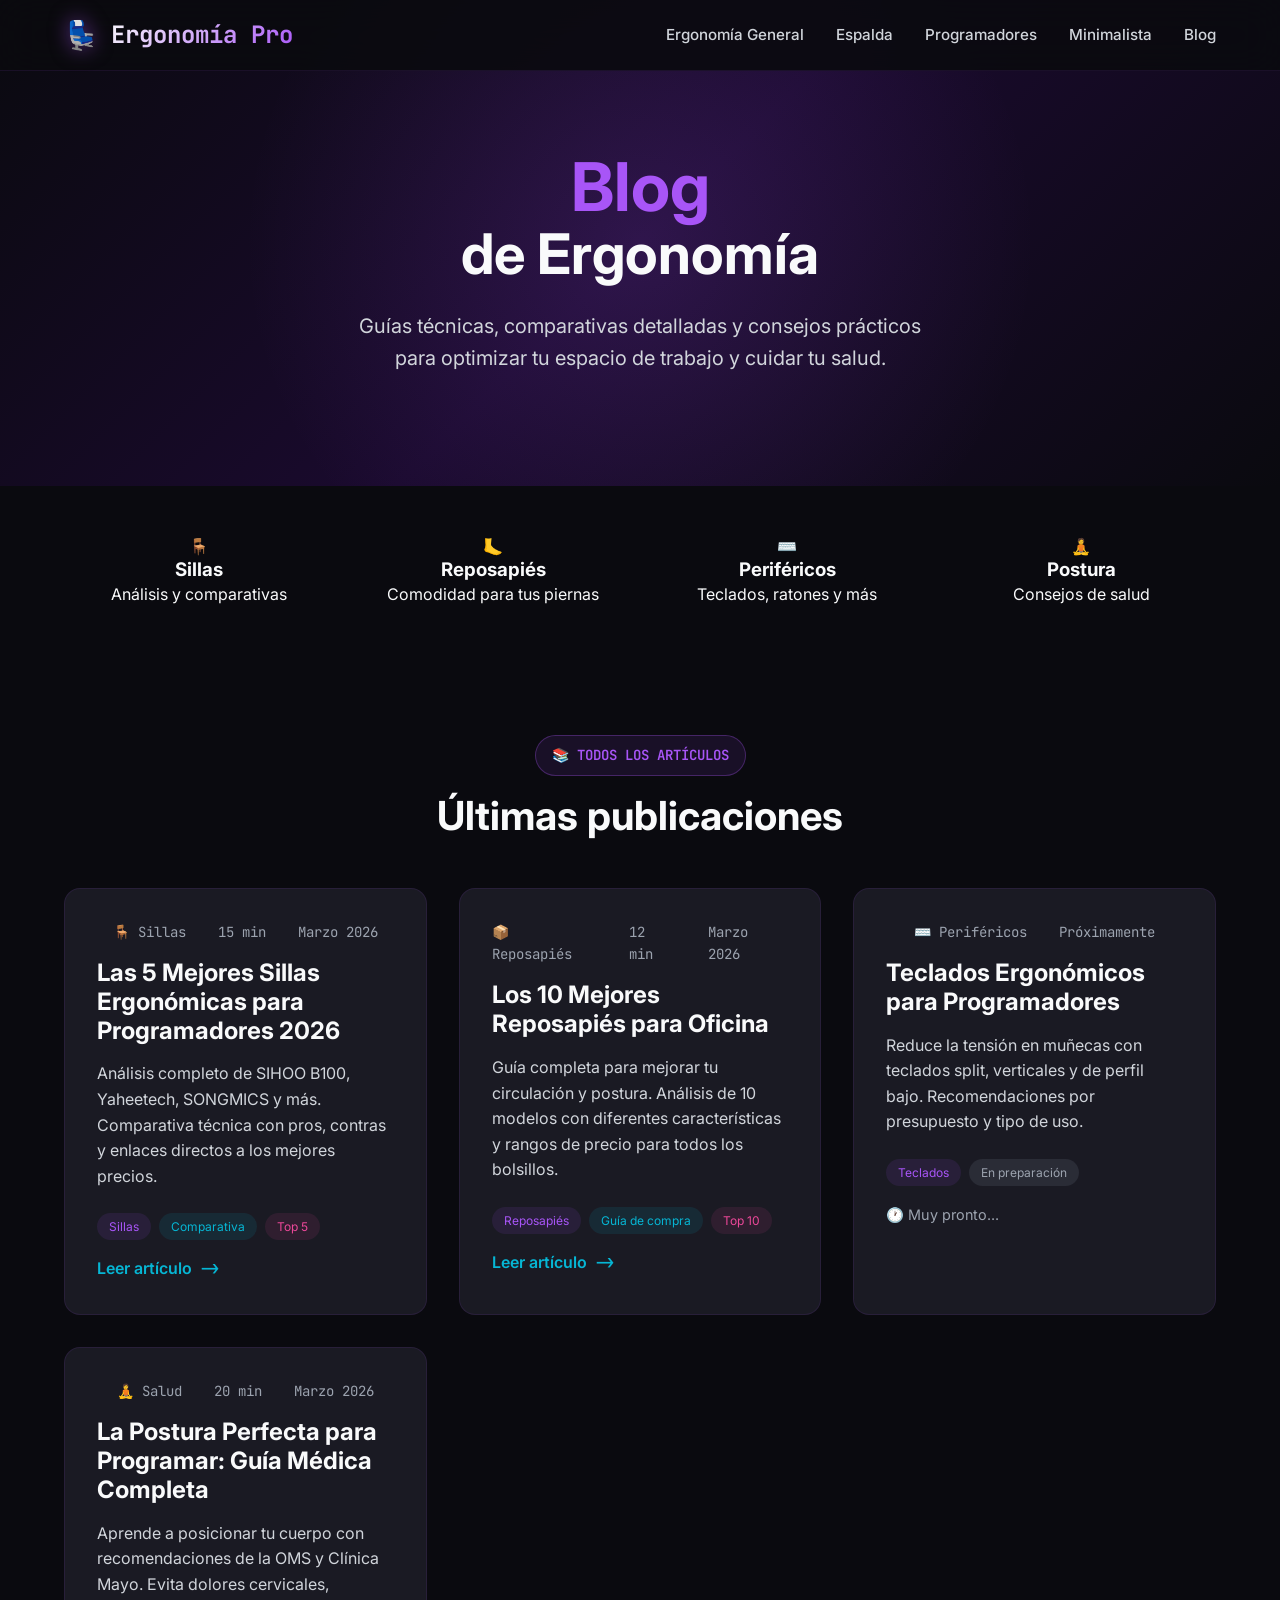
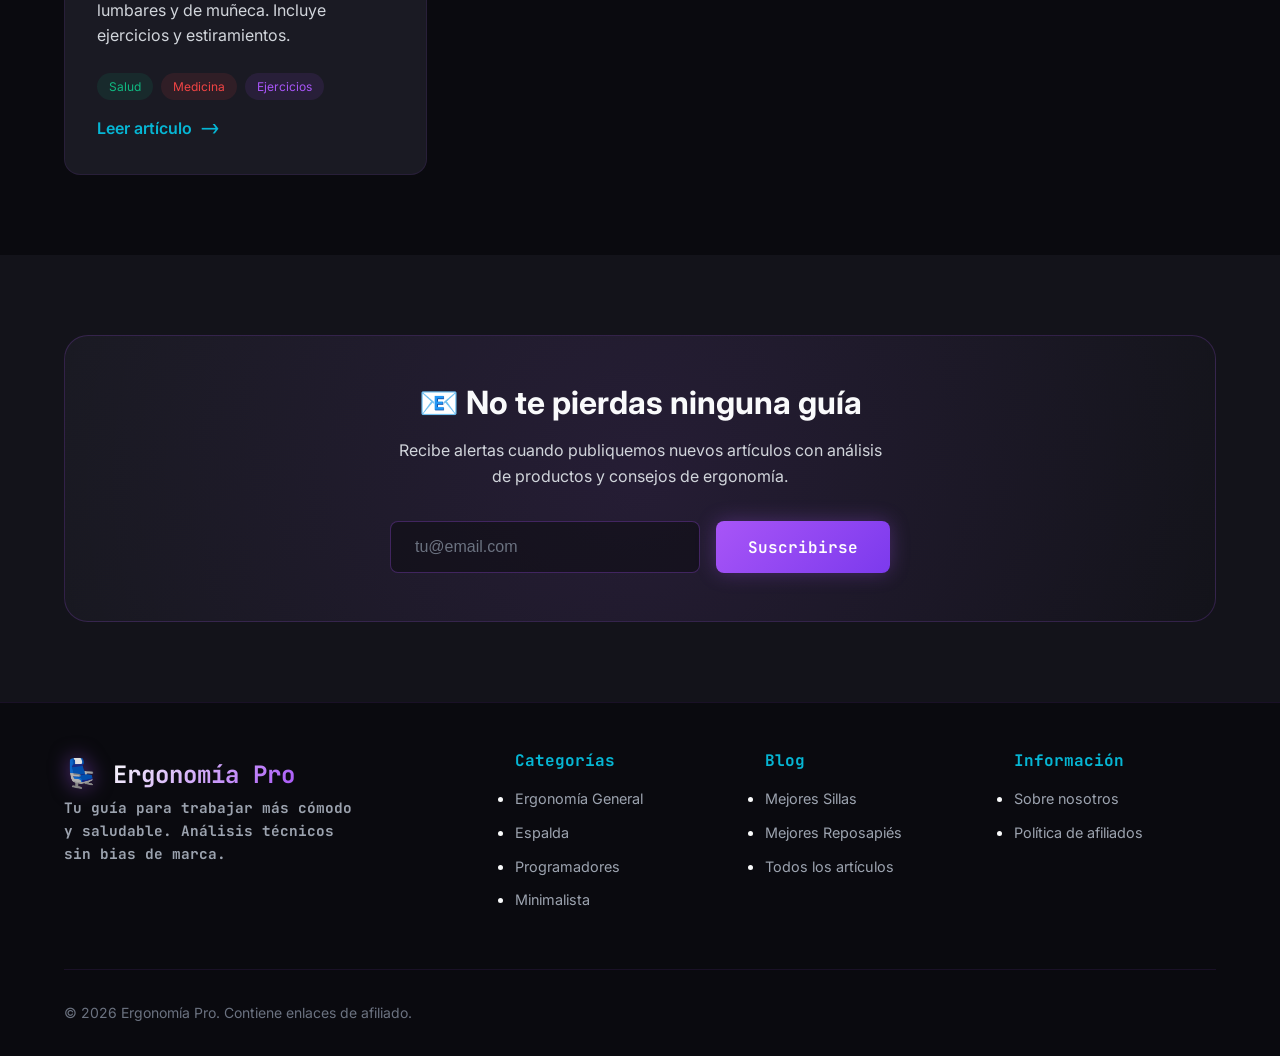
==== articulos/index.html @ 278c7639 "feat: add blog index and posture guide article with medical sources - Create blog index page (articu" ====
<!DOCTYPE html>
<html lang="es">
<head>
    <meta charset="UTF-8">
    <meta name="viewport" content="width=device-width, initial-scale=1.0">
    <meta name="description" content="Blog de ergonomía para programadores. Guías, comparativas y consejos para mejorar tu setup y cuidar tu salud mientras trabajas.">
    <title>Blog | Ergonomía Pro - Guías y Comparativas</title>
    <link rel="stylesheet" href="../css/styles-dark.css">
    <link rel="preconnect" href="https://fonts.googleapis.com">
    <link rel="preconnect" href="https://fonts.gstatic.com" crossorigin>
    <link href="https://fonts.googleapis.com/css2?family=Inter:wght@400;500;600;700&family=JetBrains+Mono:wght@400;500;600;700&display=swap" rel="stylesheet">
</head>
<body>
    <!-- Header -->
    <header class="header">
        <div class="container">
            <nav class="nav">
                <a href="../index.html" class="logo">
                    <span class="logo-icon">💺</span>
                    <span class="logo-text">Ergonomía Pro</span>
                </a>
                <button class="nav-toggle" aria-label="Menú" id="navToggle">
                    <span></span>
                    <span></span>
                    <span></span>
                </button>
                <ul class="nav-menu" id="navMenu">
                    <li><a href="../categorias/general.html">Ergonomía General</a></li>
                    <li><a href="../categorias/espalda.html">Espalda</a></li>
                    <li><a href="../categorias/programadores.html">Programadores</a></li>
                    <li><a href="../categorias/minimalista.html">Minimalista</a></li>
                    <li><a href="./" class="active">Blog</a></li>
                </ul>
            </nav>
        </div>
    </header>

    <!-- Hero Section -->
    <section class="hero">
        <div class="container">
            <div class="hero-content">
                <h1><span class="highlight-violet">Blog</span> de Ergonomía</h1>
                <p class="hero-subtitle">Guías técnicas, comparativas detalladas y consejos prácticos para optimizar tu espacio de trabajo y cuidar tu salud.</p>
            </div>
        </div>
    </section>

    <!-- Categorías de Artículos -->
    <section class="categories" style="padding: 3rem 0;">
        <div class="container">
            <div class="categories-grid" style="grid-template-columns: repeat(auto-fit, minmax(200px, 1fr));">
                <a href="#sillas" class="category-card" style="text-align: center;">
                    <div class="category-icon">🪑</div>
                    <h3>Sillas</h3>
                    <p>Análisis y comparativas</p>
                </a>
                <a href="#reposapies" class="category-card" style="text-align: center;">
                    <div class="category-icon">🦶</div>
                    <h3>Reposapiés</h3>
                    <p>Comodidad para tus piernas</p>
                </a>
                <a href="#perifericos" class="category-card" style="text-align: center;">
                    <div class="category-icon">⌨️</div>
                    <h3>Periféricos</h3>
                    <p>Teclados, ratones y más</p>
                </a>
                <a href="#postura" class="category-card" style="text-align: center;">
                    <div class="category-icon">🧘</div>
                    <h3>Postura</h3>
                    <p>Consejos de salud</p>
                </a>
            </div>
        </div>
    </section>

    <!-- Lista de Artículos -->
    <section class="articles" id="articulos">
        <div class="container">
            <div class="section-header">
                <span class="section-tag">📚 TODOS LOS ARTÍCULOS</span>
                <h2 class="section-title">Últimas publicaciones</h2>
            </div>

            <div class="articles-grid">
                <!-- Artículo 1: Sillas -->
                <article class="article-card" id="sillas">
                    <div class="article-meta">
                        <span>🪑 Sillas</span>
                        <span>15 min</span>
                        <span>Marzo 2026</span>
                    </div>
                    <h3><a href="./mejores-sillas-ergonomicas-2026.html">Las 5 Mejores Sillas Ergonómicas para Programadores 2026</a></h3>
                    <p>Análisis completo de SIHOO B100, Yaheetech, SONGMICS y más. Comparativa técnica con pros, contras y enlaces directos a los mejores precios.</p>
                    <div style="display: flex; gap: 0.5rem; margin-bottom: 1rem; flex-wrap: wrap;">
                        <span style="background: rgba(168, 85, 247, 0.1); color: var(--neon-violet); padding: 0.25rem 0.75rem; border-radius: 1rem; font-size: 0.75rem;">Sillas</span>
                        <span style="background: rgba(6, 182, 212, 0.1); color: var(--neon-cyan); padding: 0.25rem 0.75rem; border-radius: 1rem; font-size: 0.75rem;">Comparativa</span>
                        <span style="background: rgba(236, 72, 153, 0.1); color: var(--neon-pink); padding: 0.25rem 0.75rem; border-radius: 1rem; font-size: 0.75rem;">Top 5</span>
                    </div>
                    <a href="./mejores-sillas-ergonomicas-2026.html" class="read-more">Leer artículo</a>
                </article>

                <!-- Artículo 2: Reposapiés -->
                <article class="article-card" id="reposapies">
                    <div class="article-meta">
                        <span>📦 Reposapiés</span>
                        <span>12 min</span>
                        <span>Marzo 2026</span>
                    </div>
                    <h3><a href="./mejores-reposapies-oficina.html">Los 10 Mejores Reposapiés para Oficina</a></h3>
                    <p>Guía completa para mejorar tu circulación y postura. Análisis de 10 modelos con diferentes características y rangos de precio para todos los bolsillos.</p>
                    <div style="display: flex; gap: 0.5rem; margin-bottom: 1rem; flex-wrap: wrap;">
                        <span style="background: rgba(168, 85, 247, 0.1); color: var(--neon-violet); padding: 0.25rem 0.75rem; border-radius: 1rem; font-size: 0.75rem;">Reposapiés</span>
                        <span style="background: rgba(6, 182, 212, 0.1); color: var(--neon-cyan); padding: 0.25rem 0.75rem; border-radius: 1rem; font-size: 0.75rem;">Guía de compra</span>
                        <span style="background: rgba(236, 72, 153, 0.1); color: var(--neon-pink); padding: 0.25rem 0.75rem; border-radius: 1rem; font-size: 0.75rem;">Top 10</span>
                    </div>
                    <a href="./mejores-reposapies-oficina.html" class="read-more">Leer artículo</a>
                </article>

                <!-- Artículo 3: Teclados (Próximamente) -->
                <article class="article-card" id="perifericos" style="opacity: 0.7;">
                    <div class="article-meta">
                        <span>⌨️ Periféricos</span>
                        <span>Próximamente</span>
                    </div>
                    <h3>Teclados Ergonómicos para Programadores</h3>
                    <p>Reduce la tensión en muñecas con teclados split, verticales y de perfil bajo. Recomendaciones por presupuesto y tipo de uso.</p>
                    <div style="display: flex; gap: 0.5rem; margin-bottom: 1rem; flex-wrap: wrap;">
                        <span style="background: rgba(168, 85, 247, 0.1); color: var(--neon-violet); padding: 0.25rem 0.75rem; border-radius: 1rem; font-size: 0.75rem;">Teclados</span>
                        <span style="background: rgba(107, 114, 128, 0.2); color: var(--text-muted); padding: 0.25rem 0.75rem; border-radius: 1rem; font-size: 0.75rem;">En preparación</span>
                    </div>
                    <span style="color: var(--text-muted); font-size: 0.9rem;">🕐 Muy pronto...</span>
                </article>

                <!-- Artículo 4: Postura -->
                <article class="article-card" id="postura">
                    <div class="article-meta">
                        <span>🧘 Salud</span>
                        <span>20 min</span>
                        <span>Marzo 2026</span>
                    </div>
                    <h3><a href="./postura-perfecta-programar.html">La Postura Perfecta para Programar: Guía Médica Completa</a></h3>
                    <p>Aprende a posicionar tu cuerpo con recomendaciones de la OMS y Clínica Mayo. Evita dolores cervicales, lumbares y de muñeca. Incluye ejercicios y estiramientos.</p>
                    <div style="display: flex; gap: 0.5rem; margin-bottom: 1rem; flex-wrap: wrap;">
                        <span style="background: rgba(16, 185, 129, 0.1); color: #10b981; padding: 0.25rem 0.75rem; border-radius: 1rem; font-size: 0.75rem;">Salud</span>
                        <span style="background: rgba(239, 68, 68, 0.1); color: #ef4444; padding: 0.25rem 0.75rem; border-radius: 1rem; font-size: 0.75rem;">Medicina</span>
                        <span style="background: rgba(168, 85, 247, 0.1); color: var(--neon-violet); padding: 0.25rem 0.75rem; border-radius: 1rem; font-size: 0.75rem;">Ejercicios</span>
                    </div>
                    <a href="./postura-perfecta-programar.html" class="read-more">Leer artículo</a>
                </article>
            </div>
        </div>
    </section>

    <!-- Newsletter -->
    <section class="newsletter">
        <div class="container">
            <div class="newsletter-box">
                <div class="newsletter-content">
                    <h2>📧 No te pierdas ninguna guía</h2>
                    <p>Recibe alertas cuando publiquemos nuevos artículos con análisis de productos y consejos de ergonomía.</p>
                    <form class="newsletter-form" id="newsletterForm">
                        <input type="email" placeholder="tu@email.com" required aria-label="Tu email">
                        <button type="submit" class="btn btn-primary">Suscribirse</button>
                    </form>
                </div>
            </div>
        </div>
    </section>

    <!-- Footer -->
    <footer class="footer">
        <div class="container">
            <div class="footer-grid">
                <div class="footer-brand">
                    <span class="logo-icon">💺</span>
                    <span class="logo-text">Ergonomía Pro</span>
                    <p class="footer-about">Tu guía para trabajar más cómodo y saludable. Análisis técnicos sin bias de marca.</p>
                </div>
                <div class="footer-links">
                    <h4>Categorías</h4>
                    <ul>
                        <li><a href="../categorias/general.html">Ergonomía General</a></li>
                        <li><a href="../categorias/espalda.html">Espalda</a></li>
                        <li><a href="../categorias/programadores.html">Programadores</a></li>
                        <li><a href="../categorias/minimalista.html">Minimalista</a></li>
                    </ul>
                </div>
                <div class="footer-links">
                    <h4>Blog</h4>
                    <ul>
                        <li><a href="./mejores-sillas-ergonomicas-2026.html">Mejores Sillas</a></li>
                        <li><a href="./mejores-reposapies-oficina.html">Mejores Reposapiés</a></li>
                        <li><a href="./">Todos los artículos</a></li>
                    </ul>
                </div>
                <div class="footer-links">
                    <h4>Información</h4>
                    <ul>
                        <li><a href="../sobre.html">Sobre nosotros</a></li>
                        <li><a href="../afiliados.html">Política de afiliados</a></li>
                    </ul>
                </div>
            </div>
            <div class="footer-bottom">
                <p>&copy; 2026 Ergonomía Pro. Contiene enlaces de afiliado.</p>
            </div>
        </div>
    </footer>

    <script src="../js/main.js"></script>
</body>
</html>
---- css/styles-dark.css ----
/* ============================================
   ERGONOMÍA PRO - DARK TECH THEME
   Colores: Negro + Violeta + Cyan + Rosa
   Para programadores y tech lovers
   ============================================ */

/* ─── CSS Variables ──────────────────────── */
:root {
  /* Base Colors */
  --bg-primary: #0a0a0f;
  --bg-secondary: #13131a;
  --bg-card: #1a1a23;
  --bg-card-hover: #222230;
  
  /* Neon Accents */
  --neon-violet: #a855f7;
  --neon-violet-dark: #7c3aed;
  --neon-cyan: #06b6d4;
  --neon-cyan-dark: #0891b2;
  --neon-pink: #ec4899;
  --neon-pink-dark: #db2777;
  
  /* Text */
  --text-primary: #f9fafb;
  --text-secondary: #d1d5db;
  --text-muted: #9ca3af;
  --text-dark: #6b7280;
  
  /* Gradients */
  --gradient-violet: linear-gradient(135deg, #a855f7 0%, #7c3aed 100%);
  --gradient-cyan: linear-gradient(135deg, #06b6d4 0%, #0891b2 100%);
  --gradient-pink: linear-gradient(135deg, #ec4899 0%, #db2777 100%);
  --gradient-card: linear-gradient(145deg, #1a1a23 0%, #13131a 100%);
  --gradient-hero: linear-gradient(135deg, #0a0a0f 0%, #1a0a2e 50%, #0a0a0f 100%);
  
  /* Glow Effects */
  --glow-violet: 0 0 20px rgba(168, 85, 247, 0.3);
  --glow-cyan: 0 0 20px rgba(6, 182, 212, 0.3);
  --glow-pink: 0 0 20px rgba(236, 72, 153, 0.3);
  
  /* Fonts */
  --font-mono: 'JetBrains Mono', 'Fira Code', 'Consolas', monospace;
  --font-sans: 'Inter', -apple-system, BlinkMacSystemFont, 'Segoe UI', sans-serif;
  
  /* Spacing */
  --container-width: 1200px;
  --section-padding: 5rem;
}

/* ─── Reset & Base ───────────────────────── */
*, *::before, *::after {
  box-sizing: border-box;
  margin: 0;
  padding: 0;
}

html {
  scroll-behavior: smooth;
}

body {
  font-family: var(--font-sans);
  background-color: var(--bg-primary);
  color: var(--text-primary);
  line-height: 1.6;
  overflow-x: hidden;
}

a {
  color: inherit;
  text-decoration: none;
}

img {
  max-width: 100%;
  height: auto;
}

/* ─── Typography ─────────────────────────── */
h1, h2, h3, h4, h5, h6 {
  font-weight: 700;
  line-height: 1.2;
}

.code-tag {
  font-family: var(--font-mono);
  color: var(--neon-cyan);
  font-size: 0.9em;
}

.highlight-violet {
  color: var(--neon-violet);
}

.highlight-cyan {
  color: var(--neon-cyan);
}

.highlight-pink {
  color: var(--neon-pink);
}

/* ─── Container ──────────────────────────── */
.container {
  max-width: var(--container-width);
  margin: 0 auto;
  padding: 0 1.5rem;
}

/* ─── Header & Navigation ────────────────── */
.header {
  background: rgba(10, 10, 15, 0.9);
  backdrop-filter: blur(20px);
  border-bottom: 1px solid rgba(168, 85, 247, 0.1);
  position: fixed;
  width: 100%;
  top: 0;
  z-index: 1000;
}

.nav {
  display: flex;
  justify-content: space-between;
  align-items: center;
  height: 70px;
}

.logo {
  display: flex;
  align-items: center;
  gap: 0.75rem;
  font-size: 1.5rem;
  font-weight: 700;
  font-family: var(--font-mono);
}

.logo-icon {
  font-size: 1.75rem;
  filter: drop-shadow(0 0 10px rgba(168, 85, 247, 0.5));
}

.logo-text {
  background: linear-gradient(135deg, var(--text-primary) 0%, var(--neon-violet) 100%);
  -webkit-background-clip: text;
  -webkit-text-fill-color: transparent;
  background-clip: text;
}

.nav-menu {
  display: flex;
  list-style: none;
  gap: 2rem;
}

.nav-menu a {
  color: var(--text-secondary);
  font-weight: 500;
  font-size: 0.95rem;
  position: relative;
  padding: 0.5rem 0;
  transition: color 0.3s;
}

.nav-menu a::after {
  content: '';
  position: absolute;
  bottom: 0;
  left: 0;
  width: 0;
  height: 2px;
  background: var(--gradient-violet);
  transition: width 0.3s;
}

.nav-menu a:hover {
  color: var(--neon-violet);
}

.nav-menu a:hover::after {
  width: 100%;
}

.nav-toggle {
  display: none;
  flex-direction: column;
  background: none;
  border: none;
  cursor: pointer;
  padding: 0.5rem;
}

.nav-toggle span {
  width: 25px;
  height: 2px;
  background: var(--text-primary);
  margin: 3px 0;
  transition: 0.3s;
}

/* ─── Buttons ────────────────────────────── */
.btn {
  display: inline-flex;
  align-items: center;
  justify-content: center;
  padding: 0.875rem 2rem;
  border-radius: 0.5rem;
  font-weight: 600;
  font-size: 1rem;
  cursor: pointer;
  transition: all 0.3s ease;
  border: none;
  gap: 0.5rem;
  font-family: var(--font-mono);
}

.btn-primary {
  background: var(--gradient-violet);
  color: white;
  box-shadow: var(--glow-violet);
}

.btn-primary:hover {
  transform: translateY(-2px);
  box-shadow: 0 0 30px rgba(168, 85, 247, 0.5);
}

.btn-secondary {
  background: transparent;
  color: var(--neon-cyan);
  border: 2px solid var(--neon-cyan);
}

.btn-secondary:hover {
  background: rgba(6, 182, 212, 0.1);
  box-shadow: var(--glow-cyan);
}

.btn-pink {
  background: var(--gradient-pink);
  color: white;
  box-shadow: var(--glow-pink);
}

.btn-pink:hover {
  transform: translateY(-2px);
  box-shadow: 0 0 30px rgba(236, 72, 153, 0.5);
}

.btn-large {
  padding: 1rem 2.5rem;
  font-size: 1.125rem;
}

.btn-small {
  padding: 0.5rem 1rem;
  font-size: 0.875rem;
}

/* ─── Hero Section ───────────────────────── */
.hero {
  background: var(--gradient-hero);
  padding: calc(var(--section-padding) + 70px) 0 var(--section-padding);
  position: relative;
  overflow: hidden;
}

.hero::before {
  content: '';
  position: absolute;
  top: 50%;
  left: 50%;
  transform: translate(-50%, -50%);
  width: 800px;
  height: 800px;
  background: radial-gradient(circle, rgba(168, 85, 247, 0.15) 0%, transparent 70%);
  pointer-events: none;
}

.hero-content {
  text-align: center;
  max-width: 800px;
  margin: 0 auto;
  position: relative;
  z-index: 1;
}

.hero h1 {
  font-size: 3.5rem;
  margin-bottom: 1.5rem;
  line-height: 1.1;
}

.hero h1 .highlight-violet {
  display: block;
  font-size: 1.2em;
}

.hero-subtitle {
  font-size: 1.25rem;
  color: var(--text-secondary);
  margin-bottom: 2rem;
  max-width: 600px;
  margin-left: auto;
  margin-right: auto;
}

.hero-cta {
  display: flex;
  gap: 1rem;
  justify-content: center;
  flex-wrap: wrap;
}

.hero-stats {
  display: flex;
  justify-content: center;
  gap: 3rem;
  margin-top: 4rem;
  padding-top: 3rem;
  border-top: 1px solid rgba(168, 85, 247, 0.2);
}

.stat {
  text-align: center;
}

.stat-number {
  font-size: 2.5rem;
  font-weight: 700;
  color: var(--neon-cyan);
  font-family: var(--font-mono);
  display: block;
}

.stat-label {
  color: var(--text-muted);
  font-size: 0.875rem;
}

/* ─── Section Headers ────────────────────── */
.section-header {
  text-align: center;
  margin-bottom: 3rem;
}

.section-tag {
  display: inline-block;
  padding: 0.5rem 1rem;
  background: rgba(168, 85, 247, 0.1);
  border: 1px solid rgba(168, 85, 247, 0.3);
  border-radius: 2rem;
  color: var(--neon-violet);
  font-size: 0.875rem;
  font-weight: 600;
  font-family: var(--font-mono);
  margin-bottom: 1rem;
}

.section-title {
  font-size: 2.5rem;
  margin-bottom: 1rem;
}

.section-subtitle {
  color: var(--text-secondary);
  max-width: 600px;
  margin: 0 auto;
}

/* ─── Cards ──────────────────────────────── */
.card {
  background: var(--gradient-card);
  border: 1px solid rgba(168, 85, 247, 0.1);
  border-radius: 1rem;
  padding: 1.5rem;
  transition: all 0.3s ease;
}

.card:hover {
  transform: translateY(-5px);
  border-color: rgba(168, 85, 247, 0.3);
  box-shadow: var(--glow-violet);
}

.card-icon {
  width: 60px;
  height: 60px;
  background: rgba(168, 85, 247, 0.1);
  border-radius: 1rem;
  display: flex;
  align-items: center;
  justify-content: center;
  font-size: 1.75rem;
  margin-bottom: 1rem;
  border: 1px solid rgba(168, 85, 247, 0.2);
}

.card h3 {
  font-size: 1.25rem;
  margin-bottom: 0.75rem;
}

.card p {
  color: var(--text-secondary);
  font-size: 0.95rem;
}

/* ─── Categories Grid ────────────────────── */
.categories {
  padding: var(--section-padding) 0;
}

.categories-grid {
  display: grid;
  grid-template-columns: repeat(auto-fit, minmax(280px, 1fr));
  gap: 1.5rem;
}

/* ─── Products Section ───────────────────── */
.products {
  padding: var(--section-padding) 0;
  background: var(--bg-secondary);
}

.products-grid {
  display: grid;
  grid-template-columns: repeat(auto-fill, minmax(300px, 1fr));
  gap: 2rem;
}

.product-card {
  background: var(--bg-card);
  border: 1px solid rgba(168, 85, 247, 0.1);
  border-radius: 1rem;
  overflow: hidden;
  transition: all 0.3s ease;
}

.product-card:hover {
  transform: translateY(-8px);
  border-color: var(--neon-violet);
  box-shadow: var(--glow-violet);
}

.product-image {
  height: 200px;
  background: var(--bg-secondary);
  display: flex;
  align-items: center;
  justify-content: center;
  font-size: 4rem;
  border-bottom: 1px solid rgba(168, 85, 247, 0.1);
}

.product-content {
  padding: 1.5rem;
}

.product-category {
  display: inline-block;
  padding: 0.25rem 0.75rem;
  background: rgba(6, 182, 212, 0.1);
  border-radius: 1rem;
  color: var(--neon-cyan);
  font-size: 0.75rem;
  font-weight: 600;
  text-transform: uppercase;
  letter-spacing: 0.5px;
  margin-bottom: 0.75rem;
}

.product-card h3 {
  font-size: 1.125rem;
  margin-bottom: 0.75rem;
  line-height: 1.4;
}

.product-description {
  color: var(--text-secondary);
  font-size: 0.9rem;
  margin-bottom: 1rem;
  display: -webkit-box;
  -webkit-line-clamp: 2;
  -webkit-box-orient: vertical;
  overflow: hidden;
}

.product-features {
  display: flex;
  flex-wrap: wrap;
  gap: 0.5rem;
  margin-bottom: 1rem;
}

.product-feature {
  display: flex;
  align-items: center;
  gap: 0.25rem;
  font-size: 0.8rem;
  color: var(--text-muted);
}

.product-feature::before {
  content: '>';
  color: var(--neon-violet);
  font-family: var(--font-mono);
}

.product-footer {
  display: flex;
  justify-content: space-between;
  align-items: center;
  padding-top: 1rem;
  border-top: 1px solid rgba(168, 85, 247, 0.1);
}

.product-price {
  font-size: 1.5rem;
  font-weight: 700;
  color: var(--neon-pink);
  font-family: var(--font-mono);
}

.product-price span {
  font-size: 0.875rem;
  color: var(--text-muted);
}

/* ─── Articles Section ───────────────────── */
.articles {
  padding: var(--section-padding) 0;
}

.articles-grid {
  display: grid;
  grid-template-columns: repeat(auto-fit, minmax(350px, 1fr));
  gap: 2rem;
}

.article-card {
  background: var(--bg-card);
  border: 1px solid rgba(168, 85, 247, 0.1);
  border-radius: 1rem;
  padding: 2rem;
  transition: all 0.3s ease;
}

.article-card:hover {
  border-color: rgba(168, 85, 247, 0.3);
  box-shadow: var(--glow-violet);
}

.article-meta {
  display: flex;
  gap: 1rem;
  color: var(--text-muted);
  font-size: 0.875rem;
  margin-bottom: 1rem;
  font-family: var(--font-mono);
}

.article-card h3 {
  font-size: 1.5rem;
  margin-bottom: 1rem;
}

.article-card h3 a:hover {
  color: var(--neon-violet);
}

.article-card p {
  color: var(--text-secondary);
  margin-bottom: 1.5rem;
}

.read-more {
  color: var(--neon-cyan);
  font-weight: 600;
  display: inline-flex;
  align-items: center;
  gap: 0.5rem;
}

.read-more::after {
  content: '->';
  font-family: var(--font-mono);
  transition: transform 0.3s;
}

.read-more:hover::after {
  transform: translateX(5px);
}

/* ─── Newsletter ─────────────────────────── */
.newsletter {
  padding: var(--section-padding) 0;
  background: var(--bg-secondary);
}

.newsletter-box {
  background: var(--gradient-card);
  border: 1px solid rgba(168, 85, 247, 0.2);
  border-radius: 1.5rem;
  padding: 3rem;
  text-align: center;
  position: relative;
  overflow: hidden;
}

.newsletter-box::before {
  content: '';
  position: absolute;
  top: -50%;
  left: -50%;
  width: 200%;
  height: 200%;
  background: radial-gradient(circle, rgba(168, 85, 247, 0.1) 0%, transparent 50%);
  animation: pulse 4s ease-in-out infinite;
}

@keyframes pulse {
  0%, 100% { transform: scale(1); opacity: 0.5; }
  50% { transform: scale(1.1); opacity: 0.8; }
}

.newsletter-content {
  position: relative;
  z-index: 1;
}

.newsletter h2 {
  font-size: 2rem;
  margin-bottom: 1rem;
}

.newsletter p {
  color: var(--text-secondary);
  margin-bottom: 2rem;
  max-width: 500px;
  margin-left: auto;
  margin-right: auto;
}

.newsletter-form {
  display: flex;
  gap: 1rem;
  max-width: 500px;
  margin: 0 auto;
}

.newsletter-form input {
  flex: 1;
  padding: 1rem 1.5rem;
  background: rgba(10, 10, 15, 0.5);
  border: 1px solid rgba(168, 85, 247, 0.3);
  border-radius: 0.5rem;
  color: var(--text-primary);
  font-size: 1rem;
  outline: none;
  transition: border-color 0.3s;
}

.newsletter-form input:focus {
  border-color: var(--neon-violet);
  box-shadow: var(--glow-violet);
}

.newsletter-form input::placeholder {
  color: var(--text-dark);
}

/* ─── Footer ─────────────────────────────── */
.footer {
  background: var(--bg-primary);
  border-top: 1px solid rgba(168, 85, 247, 0.1);
  padding: 3rem 0 2rem;
}

.footer-grid {
  display: grid;
  grid-template-columns: 2fr repeat(3, 1fr);
  gap: 3rem;
  margin-bottom: 3rem;
}

.footer-brand {
  font-size: 1.5rem;
  font-weight: 700;
  font-family: var(--font-mono);
  margin-bottom: 1rem;
}

.footer-brand span {
  color: var(--neon-violet);
}

.footer-about {
  color: var(--text-muted);
  font-size: 0.9rem;
  max-width: 300px;
}

.footer h4 {
  font-size: 1rem;
  margin-bottom: 1rem;
  color: var(--neon-cyan);
  font-family: var(--font-mono);
}

.footer-links {
  list-style: none;
}

.footer-links li {
  margin-bottom: 0.5rem;
}

.footer-links a {
  color: var(--text-muted);
  font-size: 0.9rem;
  transition: color 0.3s;
}

.footer-links a:hover {
  color: var(--neon-violet);
}

.footer-bottom {
  padding-top: 2rem;
  border-top: 1px solid rgba(168, 85, 247, 0.1);
  display: flex;
  justify-content: space-between;
  align-items: center;
  flex-wrap: wrap;
  gap: 1rem;
  color: var(--text-dark);
  font-size: 0.875rem;
}

.footer-bottom a {
  color: var(--text-muted);
}

.footer-bottom a:hover {
  color: var(--neon-violet);
}

/* ─── Affiliate Disclaimer ───────────────── */
.affiliate-disclaimer {
  background: rgba(251, 191, 36, 0.1);
  border: 1px solid rgba(251, 191, 36, 0.3);
  border-radius: 0.5rem;
  padding: 1rem 1.5rem;
  margin: 2rem 0;
  font-size: 0.875rem;
  color: var(--text-secondary);
}

.affiliate-disclaimer strong {
  color: #fbbf24;
  display: block;
  margin-bottom: 0.5rem;
}

/* ─── Article Page Styles ────────────────── */
.article-header {
  background: var(--gradient-hero);
  padding: calc(var(--section-padding) + 70px) 0 4rem;
  text-align: center;
  position: relative;
}

.article-header::before {
  content: '';
  position: absolute;
  top: 50%;
  left: 50%;
  transform: translate(-50%, -50%);
  width: 600px;
  height: 600px;
  background: radial-gradient(circle, rgba(168, 85, 247, 0.1) 0%, transparent 70%);
}

.article-header h1 {
  font-size: 2.5rem;
  max-width: 800px;
  margin: 0 auto 1.5rem;
  position: relative;
  z-index: 1;
}

.article-meta {
  display: flex;
  justify-content: center;
  gap: 2rem;
  color: var(--text-muted);
  font-size: 0.875rem;
  position: relative;
  z-index: 1;
  font-family: var(--font-mono);
}

.article-content {
  max-width: 800px;
  margin: 0 auto;
  padding: 3rem 1.5rem;
}

.article-content h2 {
  font-size: 1.875rem;
  margin: 3rem 0 1.5rem;
  padding-bottom: 0.5rem;
  border-bottom: 2px solid rgba(168, 85, 247, 0.2);
  color: var(--neon-violet);
}

.article-content h3 {
  font-size: 1.5rem;
  margin: 2rem 0 1rem;
  color: var(--neon-cyan);
}

.article-content p {
  font-size: 1.125rem;
  color: var(--text-secondary);
  margin-bottom: 1.5rem;
}

.article-content ul, .article-content ol {
  margin: 1.5rem 0;
  padding-left: 1.5rem;
}

.article-content li {
  font-size: 1.1rem;
  color: var(--text-secondary);
  margin-bottom: 0.75rem;
}

.article-content li::marker {
  color: var(--neon-violet);
}

/* Product Card in Article */
.product-card-article {
  background: var(--bg-card);
  border: 1px solid rgba(168, 85, 247, 0.2);
  border-radius: 1rem;
  padding: 2rem;
  margin: 2rem 0;
  transition: all 0.3s ease;
}

.product-card-article:hover {
  border-color: var(--neon-violet);
  box-shadow: var(--glow-violet);
}

.product-card-article .product-number {
  display: inline-flex;
  align-items: center;
  justify-content: center;
  width: 3rem;
  height: 3rem;
  background: var(--gradient-violet);
  color: white;
  border-radius: 0.75rem;
  font-size: 1.25rem;
  font-weight: 700;
  font-family: var(--font-mono);
  margin-bottom: 1rem;
  box-shadow: var(--glow-violet);
}

.product-card-article h3 {
  margin: 0 0 1rem;
  font-size: 1.5rem;
  color: var(--text-primary);
}

.product-image-placeholder {
  width: 100%;
  height: 200px;
  background: var(--bg-secondary);
  border-radius: 0.5rem;
  display: flex;
  align-items: center;
  justify-content: center;
  font-size: 4rem;
  margin-bottom: 1.5rem;
  border: 1px dashed rgba(168, 85, 247, 0.3);
}

.product-specs {
  background: rgba(168, 85, 247, 0.05);
  border-left: 3px solid var(--neon-violet);
  padding: 1rem 1.5rem;
  border-radius: 0 0.5rem 0.5rem 0;
  margin: 1rem 0;
}

.product-specs strong {
  color: var(--neon-cyan);
  font-family: var(--font-mono);
}

.product-pros-cons {
  display: grid;
  grid-template-columns: 1fr 1fr;
  gap: 1.5rem;
  margin: 1.5rem 0;
}

.pros, .cons {
  padding: 1.25rem;
  border-radius: 0.75rem;
}

.pros {
  background: rgba(16, 185, 129, 0.1);
  border: 1px solid rgba(16, 185, 129, 0.2);
}

.cons {
  background: rgba(239, 68, 68, 0.1);
  border: 1px solid rgba(239, 68, 68, 0.2);
}

.pros h4 {
  color: #10b981;
  margin-bottom: 0.75rem;
  font-family: var(--font-mono);
}

.cons h4 {
  color: #ef4444;
  margin-bottom: 0.75rem;
  font-family: var(--font-mono);
}

.pros ul, .cons ul {
  margin: 0;
  padding-left: 1.25rem;
}

.pros li, .cons li {
  font-size: 0.95rem;
  margin-bottom: 0.5rem;
}

.product-cta {
  display: flex;
  gap: 1rem;
  align-items: center;
  margin-top: 1.5rem;
  padding-top: 1.5rem;
  border-top: 1px solid rgba(168, 85, 247, 0.1);
  flex-wrap: wrap;
}

.product-price-article {
  font-size: 1.75rem;
  font-weight: 700;
  color: var(--neon-pink);
  font-family: var(--font-mono);
}

.product-price-article span {
  font-size: 1rem;
  color: var(--text-muted);
}

/* Quick Answer Box */
.quick-answer {
  background: rgba(6, 182, 212, 0.1);
  border: 2px solid var(--neon-cyan);
  border-radius: 1rem;
  padding: 2rem;
  margin: 2rem 0;
}

.quick-answer h3 {
  color: var(--neon-cyan);
  margin-top: 0;
  font-family: var(--font-mono);
}

/* Table of Contents */
.toc {
  background: var(--bg-card);
  border: 1px solid rgba(168, 85, 247, 0.2);
  border-radius: 1rem;
  padding: 2rem;
  margin: 2rem 0;
}

.toc h3 {
  margin-top: 0;
  font-size: 1.25rem;
  color: var(--neon-violet);
  font-family: var(--font-mono);
}

.toc ul {
  list-style: none;
  padding: 0;
  margin: 0;
}

.toc li {
  padding: 0.75rem 0;
  border-bottom: 1px solid rgba(168, 85, 247, 0.1);
}

.toc li:last-child {
  border-bottom: none;
}

.toc a {
  color: var(--text-secondary);
  transition: color 0.3s;
}

.toc a:hover {
  color: var(--neon-violet);
}

/* Comparison Table */
.comparison-table {
  width: 100%;
  border-collapse: collapse;
  margin: 2rem 0;
  font-size: 0.9rem;
}

.comparison-table th,
.comparison-table td {
  padding: 1rem;
  text-align: left;
  border-bottom: 1px solid rgba(168, 85, 247, 0.1);
}

.comparison-table th {
  background: rgba(168, 85, 247, 0.1);
  color: var(--neon-violet);
  font-weight: 600;
  font-family: var(--font-mono);
}

.comparison-table tr:hover td {
  background: rgba(168, 85, 247, 0.05);
}

.comparison-table td:first-child {
  font-weight: 600;
}

/* ─── Responsive ─────────────────────────── */
@media (max-width: 1024px) {
  .footer-grid {
    grid-template-columns: repeat(2, 1fr);
  }
}

@media (max-width: 768px) {
  .nav-menu {
    position: fixed;
    top: 70px;
    left: 0;
    right: 0;
    background: var(--bg-secondary);
    flex-direction: column;
    padding: 2rem;
    gap: 1.5rem;
    border-bottom: 1px solid rgba(168, 85, 247, 0.2);
    transform: translateY(-150%);
    transition: transform 0.3s;
  }
  
  .nav-menu.active {
    transform: translateY(0);
  }
  
  .nav-toggle {
    display: flex;
  }
  
  .hero h1 {
    font-size: 2.5rem;
  }
  
  .hero-stats {
    flex-direction: column;
    gap: 2rem;
  }
  
  .section-title {
    font-size: 2rem;
  }
  
  .newsletter-form {
    flex-direction: column;
  }
  
  .footer-grid {
    grid-template-columns: 1fr;
    gap: 2rem;
  }
  
  .footer-bottom {
    flex-direction: column;
    text-align: center;
  }
  
  .product-pros-cons {
    grid-template-columns: 1fr;
  }
  
  .product-cta {
    flex-direction: column;
    align-items: stretch;
  }
  
  .comparison-table {
    font-size: 0.8rem;
  }
  
  .comparison-table th,
  .comparison-table td {
    padding: 0.75rem 0.5rem;
  }
}

@media (max-width: 480px) {
  .hero h1 {
    font-size: 2rem;
  }
  
  .hero-subtitle {
    font-size: 1rem;
  }
  
  .btn {
    width: 100%;
  }
  
  .hero-cta {
    flex-direction: column;
  }
  
  .article-header h1 {
    font-size: 1.75rem;
  }
}
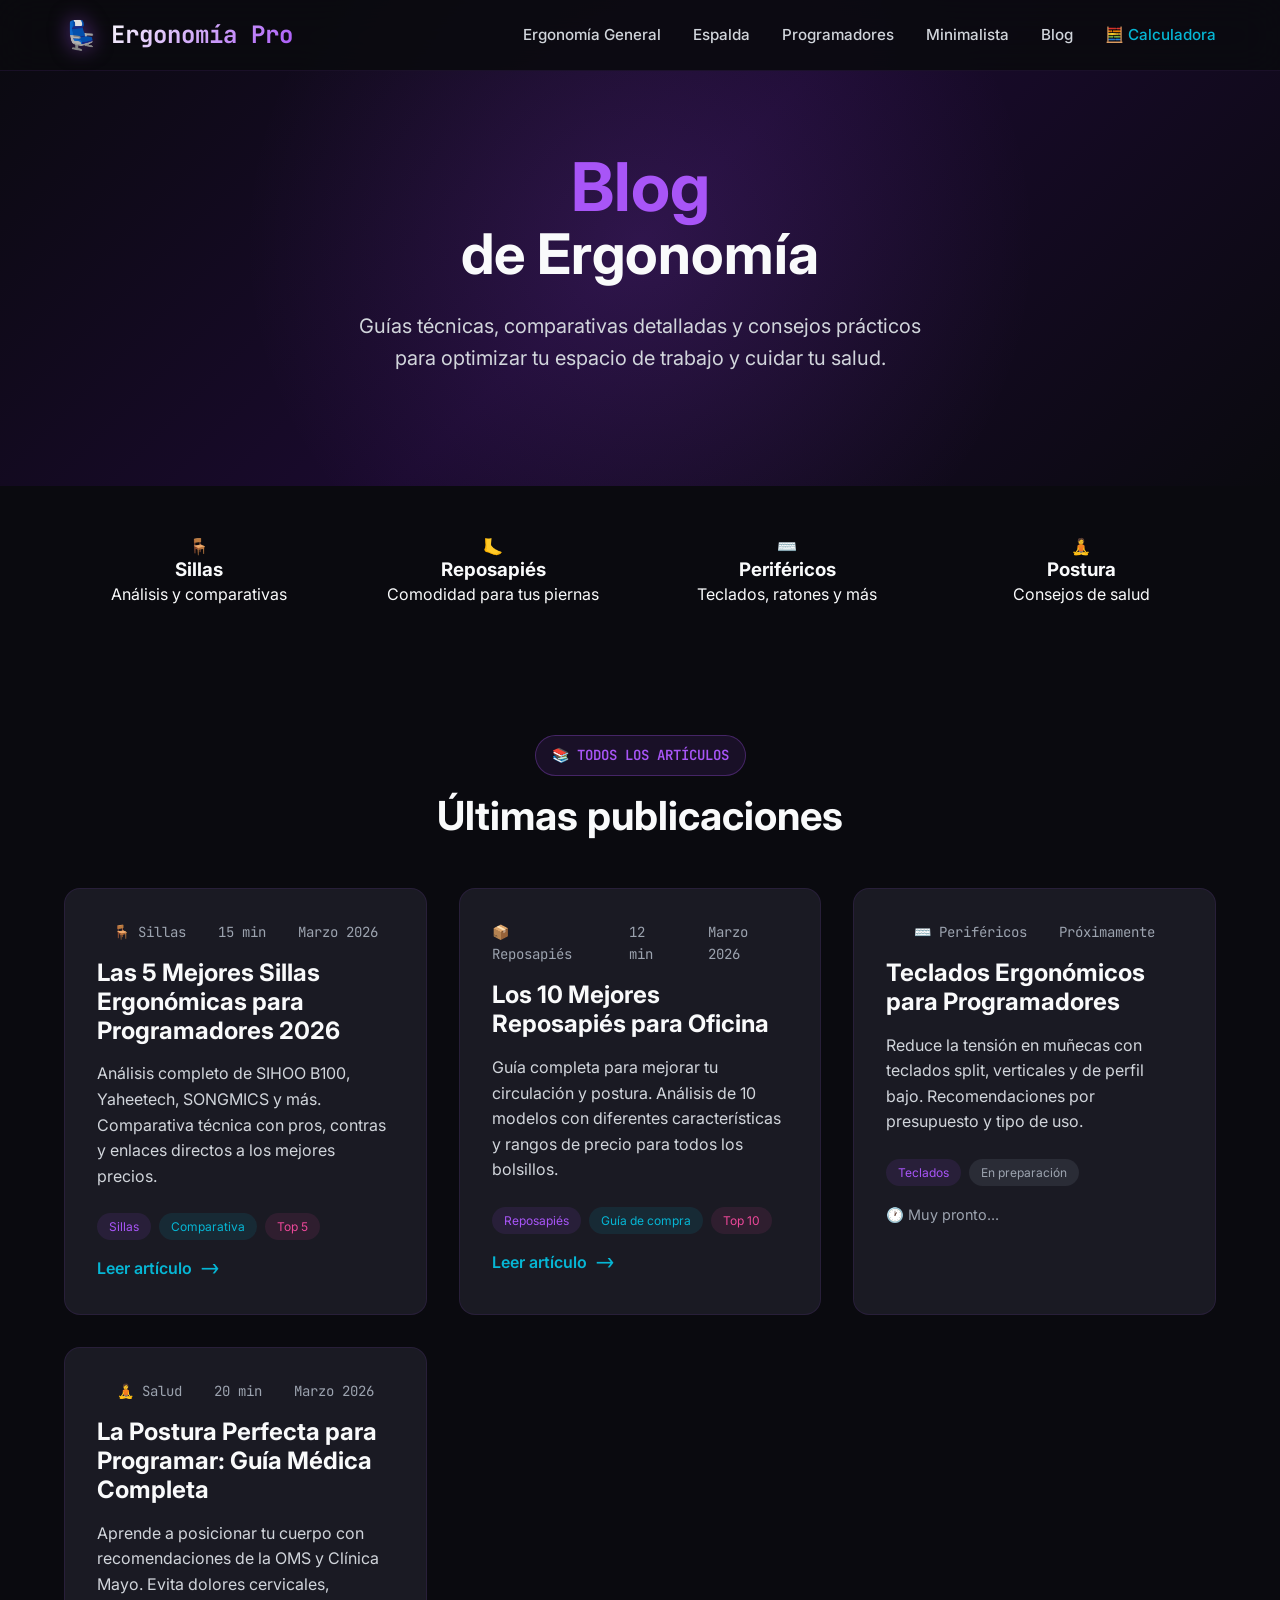
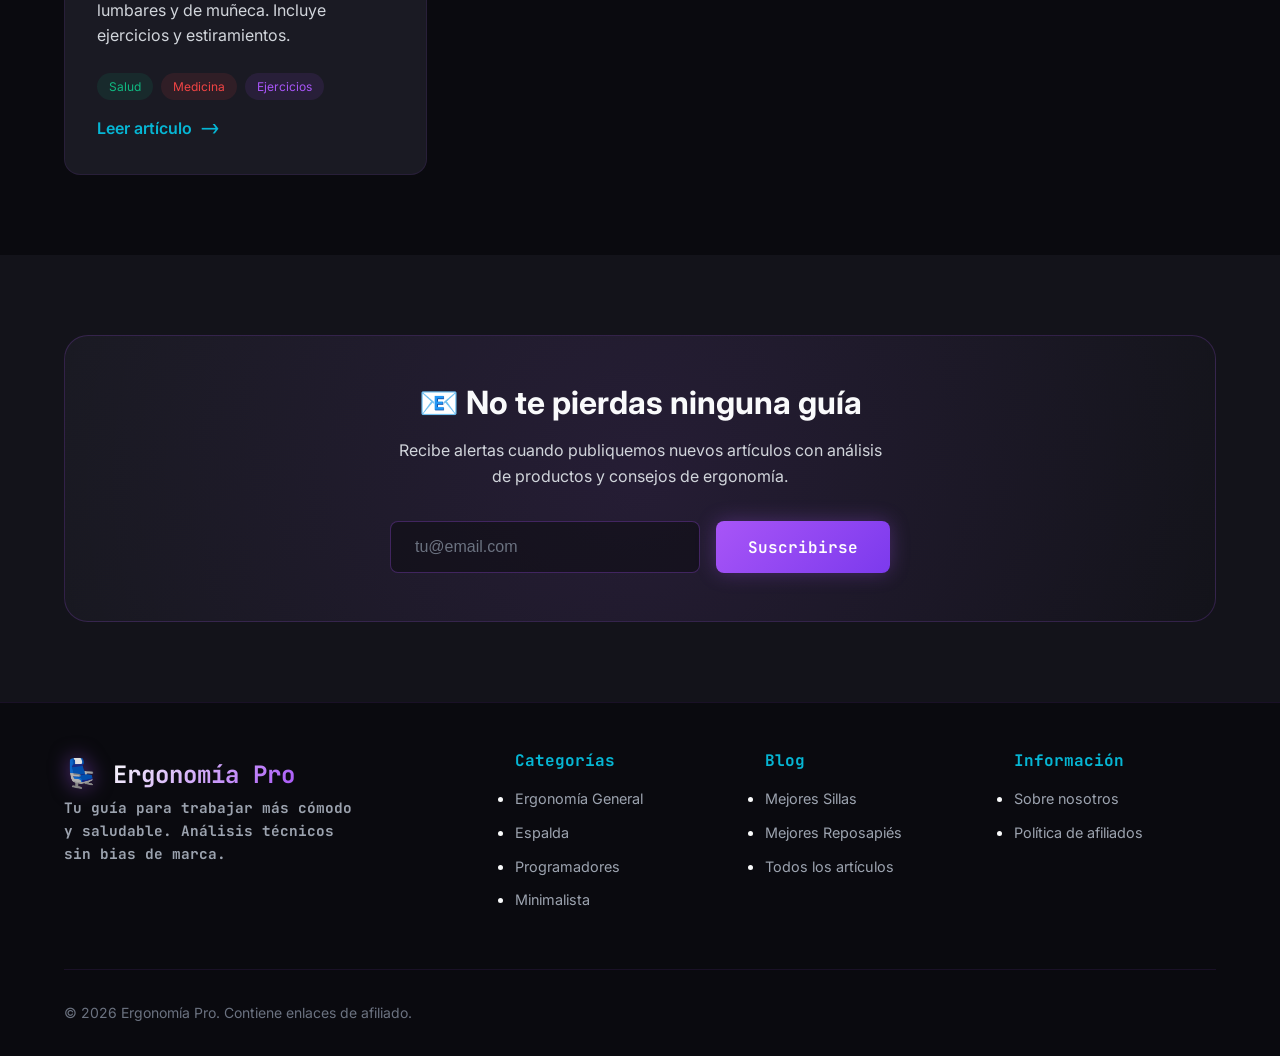
==== commit 979c20de: "fix: add calculator to main navigation menu - Add calculator link to homepage header nav - Add calcu" ====
--- a/articulos/index.html
+++ b/articulos/index.html
@@ -30,6 +30,7 @@
                     <li><a href="../categorias/programadores.html">Programadores</a></li>
                     <li><a href="../categorias/minimalista.html">Minimalista</a></li>
                     <li><a href="./" class="active">Blog</a></li>
+                    <li><a href="../calculadora-ergonomia.html" style="color: var(--neon-cyan);">🧮 Calculadora</a></li>
                 </ul>
             </nav>
         </div>
